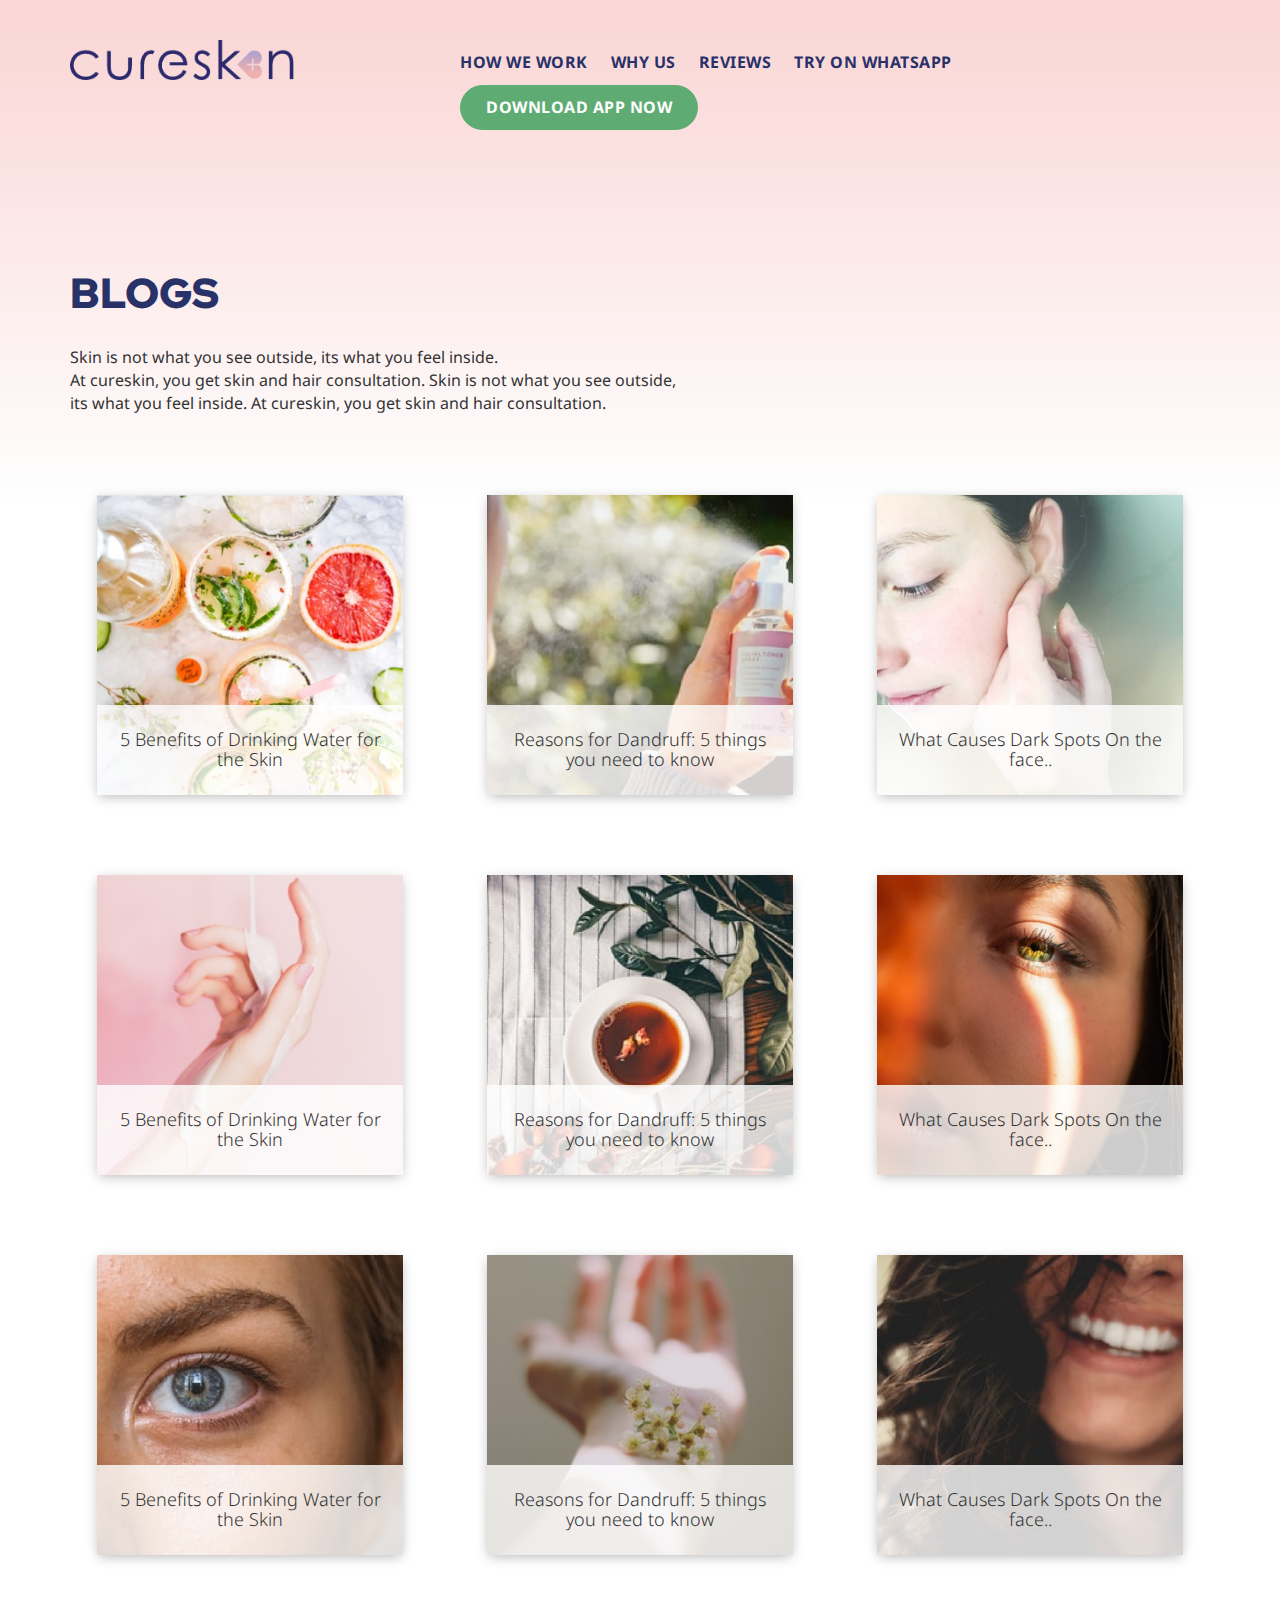
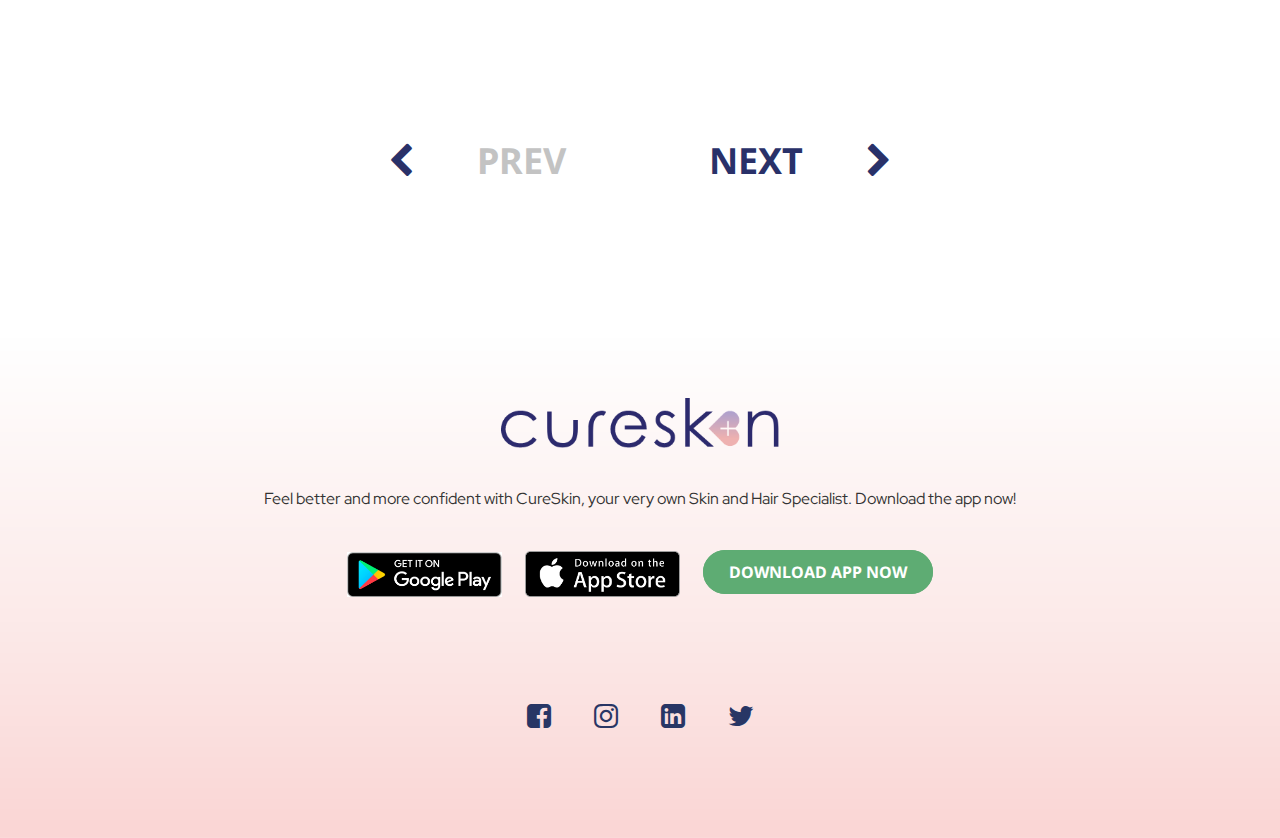
==== blog-v2.html @ 779c86c9 "created blog v2 page" ====
<!DOCTYPE html>
<html lang="en">

<head>
    <meta charset="UTF-8">
    <meta name="viewport" content="width=device-width, initial-scale=1.0">
    <meta http-equiv="X-UA-Compatible" content="ie=edge">
    <meta name="description" content="Cureskin">
    <meta name="keywords" content="Cureskin">
    <meta name="author" content="Cureskin">
    <title>Cureskin</title>

    <link href="https://fonts.googleapis.com/css?family=Noto+Sans&display=swap" rel="stylesheet">
    <link href="https://fonts.googleapis.com/css?family=Roboto:300,400,500,700,900&display=swap" rel="stylesheet">
    <link href="https://fonts.googleapis.com/css?family=Red+Hat+Display&display=swap" rel="stylesheet">
    <link rel="stylesheet" href="https://stackpath.bootstrapcdn.com/font-awesome/4.7.0/css/font-awesome.min.css">
    <link rel="stylesheet" href="assets/bootstrap/css/bootstrap.min.css">
    <link rel="stylesheet" href="assets/fontawesome/css/fontawesome.min.css">
    <link rel="stylesheet" href="assets/OwlCarousel2/dist/assets/owl.carousel.min.css">
    <link rel="stylesheet" href="assets/css/animate.min.css">
    <link rel="stylesheet" href="assets/css/style.css">
    <link rel="stylesheet" href="assets/css/responsive.css">

    <script src="assets/js/jquery-1.11.3.min.js"></script>
    <script src="assets/bootstrap/js/bootstrap.min.js"></script>
    <script src="assets/OwlCarousel2/dist/owl.carousel.min.js"></script>
    <script src="assets/js/wow.min.js"></script>
    <script src="assets/js/script.js"></script>

</head>

<body>

    <!-- =========================================
    HEADER
    ========================================== -->
    <div class="topBackground"></div>
    <header class="siteHeader">
        <div class="container">
            <div class="row">
                <div class="col-sm-4 col-md-4 col-lg-4">
                    <div class="siteLogo">
                        <a href="javascript:;">
                            <img src="assets/images/logo2x.png" alt="Cureskin Logo">
                        </a>
                    </div>
                </div>
                <div class="col-sm-8 col-md-8 col-lg-8">
                    <nav class="topMenu">
                        <ul class="mainMenu">
                            <li class="menuItem"><a href="javascript:;">How we work</a></li>
                            <li class="menuItem"><a href="javascript:;">Why us</a></li>
                            <li class="menuItem"><a href="javascript:;">Reviews</a></li>
                            <li class="menuItem"><a href="javascript:;">Try on whatsapp</a></li>
                            <li class="menuItem download"><a href="javascript:;">Download app now</a></li>
                        </ul>
                    </nav>
                </div>
            </div>
        </div>
    </header>

    <div class="space"></div>

    <!-- =========================================
    BLOG
    ========================================== -->
    <section class="blogWrap">
        <div class="container">
            <div class="row">
                <div class="col-sm-12">
                    <h1 class="blogTitle">BLOGS</h1>
                    <p class="blogText">Skin is not what you see outside, its what you feel inside. <br>At cureskin, you get skin and hair consultation. Skin is not what you see outside, <br> its what you feel inside. At cureskin, you get skin and hair consultation.</p>
                </div>
            </div>
        </div>
    </section>
    
    <section class="blogContent">
        <div class="container">
            <div class="row">

                <div class="col-sm-6 col-md-6 col-lg-4 textCenter">
                    <div class="blogboxv2 marginBottomv2">
                        <div class="blogImagev2">
                            <img src="assets/img/blog1-2x.png" alt="">
                        </div>
                        <h4 class="btitlev2">5 Benefits of Drinking Water for the Skin</h4>
                    </div>
                </div>

                <div class="col-sm-6 col-md-6 col-lg-4 textCenter">
                    <div class="blogboxv2 marginBottomv2">
                        <div class="blogImagev2">
                            <img src="assets/img/blog2-2x.png" alt="">
                        </div>
                        <h4 class="btitlev2">Reasons for Dandruff: 5 things you need to know</h4>
                    </div>
                </div>

                <div class="col-sm-6 col-md-6 col-lg-4 textCenter">
                    <div class="blogboxv2 marginBottomv2">
                        <div class="blogImagev2">
                            <img src="assets/img/blog3-2x.png" alt="">
                        </div>
                        <h4 class="btitlev2">What Causes Dark Spots On the face..</h4>
                    </div>
                </div>

                <div class="col-sm-6 col-md-6 col-lg-4 textCenter">
                    <div class="blogboxv2 marginBottomv2">
                        <div class="blogImagev2">
                            <img src="assets/img/blog4-2x.png" alt="">
                        </div>
                        <h4 class="btitlev2">5 Benefits of Drinking Water for the Skin</h4>
                    </div>
                </div>


                <div class="col-sm-6 col-md-6 col-lg-4 textCenter">
                    <div class="blogboxv2 marginBottomv2">
                        <div class="blogImagev2">
                            <img src="assets/img/blog5.png" alt="">
                        </div>
                        <h4 class="btitlev2">Reasons for Dandruff: 5 things you need to know</h4>
                    </div>
                </div>

                <div class="col-sm-6 col-md-6 col-lg-4 textCenter">
                    <div class="blogboxv2 marginBottomv2">
                        <div class="blogImagev2">
                            <img src="assets/img/blog6.png" alt="">
                        </div>
                        <h4 class="btitlev2">What Causes Dark Spots On the face..</h4>
                    </div>
                </div>

                <div class="col-sm-6 col-md-6 col-lg-4 textCenter">
                    <div class="blogboxv2 marginBottomv2">
                        <div class="blogImagev2">
                            <img src="assets/img/blog7.png" alt="">
                        </div>
                        <h4 class="btitlev2">5 Benefits of Drinking Water for the Skin</h4>
                    </div>
                </div>


                <div class="col-sm-6 col-md-6 col-lg-4 textCenter">
                    <div class="blogboxv2 marginBottomv2">
                        <div class="blogImagev2">
                            <img src="assets/img/blog8.png" alt="">
                        </div>
                        <h4 class="btitlev2">Reasons for Dandruff: 5 things you need to know</h4>
                    </div>
                </div>

                <div class="col-sm-6 col-md-6 col-lg-4 textCenter">
                    <div class="blogboxv2 marginBottomv2">
                        <div class="blogImagev2">
                            <img src="assets/img/blog9.png" alt="">
                        </div>
                        <h4 class="btitlev2">What Causes Dark Spots On the face..</h4>
                    </div>
                </div>


            </div>

            <div class="row">
                <div class="col-sm-12">
                    <div class="prevNext">
                        <ul class="paginationList">
                            <li><a href="javascript:;">
                                <span class="arrow"><i class="fa fa-chevron-left "></i></span>
                                <span class="prev">Prev</span>
                            </a></li>
                            <li><a href="javascript:;">
                                <span class="next">Next</span>
                                <span class="arrow"><i class="fa fa-chevron-right "></i></span>
                            </a></li>
                        </ul>
                    </div>
                </div>
            </div>

        </div>
    </section>
 

    <!-- =========================================
    FOOTER
    ========================================== -->
    <footer class="sitefooter">
        <div class="container">
            <div class="row">
                <div class="col-sm-12">
                    <div class="footerwrap">
                        <div class="footerlogowrap">
                            <a href="javascript:;"><img src="assets/img/logofooter2x.png" alt=""></a>
                        </div>
                        <div class="footertxt">Feel better and more confident with CureSkin,  your very own  Skin and Hair Specialist. Download the app now!</div>
                        <ul class="footerlink">
                            <li>
                                <a href="javascript:;">
                                    <img src="assets/images/googlePlay2x.png" alt="Play Store">
                                </a>
                            </li>
                            <li>
                                <a href="javascript:;">
                                    <img src="assets/images/appStore2x.png" alt="App Store">
                                </a>
                            </li>
                            <li>
                                <a href="javascript:;" class="downloadappnow">Download App Now</a>
                            </li>
                        </ul>
                        <ul class="sociallink">
                            <li><a href="javascript:;"><i class="fa fa-facebook-square"></i></a></li>
                            <li><a href="javascript:;"><i class="fa fa-instagram"></i></a></li>
                            <li><a href="javascript:;"><i class="fa fa-linkedin-square"></i></a></li>
                            <li><a href="javascript:;"><i class="fa fa-twitter"></i></a></li>
                        </ul>
                    </div>
                </div>
            </div>
        </div>
    </footer>



</body>

</html>
---- assets/css/style.css ----
/* ===============================

Adding Extrenal Fonts

================================ */

@font-face {
    font-family: 'Gotham-Black';
    src: url('../fonts/Gotham-Black.otf');
    /* IE9 Compat Modes */
    /*  src: url('webfont.eot?#iefix') format('embedded-opentype'), IE6-IE8

      url('webfont.woff2') format('woff2'), Super Modern Browsers

      url('webfont.woff') format('woff'), Pretty Modern Browsers

      url('webfont.ttf')  format('truetype'), Safari, Android, iOS

      url('webfont.svg#svgFontName') format('svg'); Legacy iOS */
}
/*=========================================

LIST OF INDEX
1. Header
2. Home Banner
3. Home - Explore Products
4. Home - In Action
5. Home - Blog
6. Footer
7. Hot New Products
8. Builder Showcase
==========================================*/

/*================================
1. Header
================================*/

ul,
li,
div,
p,
h1,
h2,
h3,
h4,
h5,
h6,
a,
section,
img,
aside,
header,
footer {
    padding: 0;
    margin: 0;
    transition: all 0.5s ease-in-out;
}
body{
    font-family: 'Roboto', sans-serif;

}

/* ====================
HEADER
===================== */
.topBackground {
    background-image: url(../images/topbg2x.png);
    background-repeat: no-repeat;
    background-position: top;
    background-size: cover;
    height: 500px;
    position: absolute;
    top: 0;
    left: 0;
    width: 100%;
}
.siteHeader{
    position: relative;
    padding: 40px 0;
}
.siteLogo{}
.siteLogo img {
    height: 40px;
}
.topMenu {
    text-align: right;
}
.mainMenu {
    display: inline-block;
    margin: 0;
    padding: 0;
    text-align: left;
}
.mainMenu li {
    list-style-type: none;
    display: inline-block;
    margin-right: 20px;
}
.mainMenu li:last-child {
    margin-right: 0;
}
.mainMenu li a{
    font-weight: bold;
    color: #293169;
    text-decoration: none;
    text-transform: uppercase;
    font-size: 16px;
    letter-spacing: 0.5px;
    height: 45px;
    display: block;
    line-height: 45px;
    padding-bottom: 5px;
    border-bottom: 2px solid transparent;
    font-family: 'Noto Sans', sans-serif;
}
.mainMenu li a:hover {
    text-decoration: none;
    border-bottom: 2px solid #2C2A6D;
    color: #2C2A6D;
}
.mainMenu li.download > a {
    background-color: #5EAC73;
    border-color: #5EAC73;
    border-width: 1px;
    border-style: solid;
    color: #FFFFFF;
    border-radius: 25px;
    text-align: center;
    height: 45px;
    padding:10px 25px;
    line-height: 23px;
    transition: all 0.5s ease-in-out;
}
.mainMenu li.download > a:hover{
    background-color: #2C2A6D;
    border-color: #2C2A6D;
    transition: all 0.5s ease-in-out;
}


/* ================
HOME BANNER
================= */
.homeBanner{
    padding: 40px 0;
}
.bannerContent{
    font-family: 'Noto Sans', sans-serif;
    padding-top: 120px;
    width: 100%;
}
.bannerContent h1 {
    font-weight: 300;
    color: #101010;
    text-transform: capitalize;
    font-size: 56px;
    line-height: 71px;
    margin-bottom: 30px;
    font-family: 'Red Hat Display', sans-serif;
}
.bannerInfoText {
    font-size: 20px;
    color: #5A5959;
    margin-bottom: 40px;
    width: 87%;
    font-family: 'Red Hat Display', sans-serif;
}
.playStoreWrap{
    position: relative;
}
.playStoreWrap a{
    text-decoration: none;
    display: inline-block;
    margin-right: 20px;
}
.playStoreWrap img{
    width: 155px;
    height: auto;
}
.btnKnowMore {
    background-color: #5EAC73;
    border-color: #5EAC73;
    border-width: 1px;
    border-style: solid;
    color: #FFFFFF;
    border-radius: 25px;
    text-align: center;
    height: 45px;
    width: 250px;
    padding: 15px 25px;
    line-height: 12px;
    transition: all 0.5s ease-in-out;
    text-transform: uppercase;
    display: inline-block;
    font-family: 'Noto Sans', sans-serif;
    font-size: 16px;
    font-weight: bold;
}
.btnKnowMore:hover {
    background-color: #2C2A6D;
    border-color: #2C2A6D;
    transition: all 0.5s ease-in-out;
    text-decoration: none;
    color: #FFFFFF;
}
.homeBanner .btnWrap {
    margin-top: 70px;
}
.bannerImage {
    text-align: right;
}
.bannerImage img {
    width: auto;
    display: inline-block;
    height: 800px;
}


/* ==================
HOW OUR APP WORKS
==================== */
.appWorks{
    position: relative;
}
.appWorks .appImage{
    position: relative;
}
.appWorks .appImage img{
    width: auto;
    height: 750px;
    display: inline-block;
}
.appContent {
    padding-top: 100px;
}
.appContent h2{
    font-weight: 300;
    color: #101010;
    text-transform: capitalize;
    font-size: 50px;
    line-height: 50px;
    margin-bottom: 40px;
    font-family: 'Red Hat Display', sans-serif;
}
.steps{
    border: 1px solid #D9D9D9;
    border-radius: 15px;
    overflow: hidden;
    min-height: 50px;
    margin-bottom: 10px;
    padding: 20px 0px;
}

.steps.active{
    background-image: url('../images/step2x.png');
    border:1px solid transparent;
    overflow: hidden;
    background-repeat: no-repeat;
    background-position: center;
    background-size: cover;
}
.steps.active sub, 
.steps.active .stepCount,
.steps.active .stepContent {
    color: #FFFFFF !important;
}
.steps .stepTitle{
    width: 15%;
    text-align: center;
    border-right: 1px solid #B8BBCE;
    height: 56px;
    float: left;
}
.steps.steps.active .stepTitle {
    border-color: #F3CAC9;
}
.steps .stepTitle sub{
    color: #707070;
    text-transform: uppercase;
}
.steps .stepTitle .stepCount{
    color: #1F2763;
    text-transform: uppercase;
    font-weight: 300;
    font-size: 30px;
}
.steps .stepContent{
    padding: 0 25px;
    float: left;
    width: 85%;
}
.steps .stepContent h4{
    margin-bottom: 8px;
}


/* ==================
ONE STOP SOLUTION 
=====================*/
.onesolution {
    position: relative;
    padding: 60px 0 60px 0;
    background-image: url(../images/Path81@2x.png);
    background-repeat: no-repeat;
    background-position: top;
    background-size: cover;
    margin-top: 100px;
}
.onesolution .solutionInfo h2 {
    margin-bottom: 30px;
    font-weight: 300;
    color: #101010;
    font-size: 45px;
    line-height: 58px;
    font-family: 'Red Hat Display', sans-serif;
}
.onesolution .solutionInfo .infoText{    
    font-size: 19px;
    margin-bottom: 30px;
    font-family: 'Red Hat Display', sans-serif;
}
.knowMoreBtn{
    background-color: #5EAC73;
    border-color: #5EAC73;
    border-width: 1px;
    border-style: solid;
    color: #FFFFFF;
    border-radius: 25px;
    text-align: center;
    height: 45px;
    padding: 10px 25px;
    line-height: 23px;
    transition: all 0.5s ease-in-out;
}
.knowMoreBtn:hover{
    background-color: #2C2A6D;
    border-color: #2C2A6D;
    transition: all 0.5s ease-in-out;
}
.oneSolImageWrap .mainImage{
    margin-top: -150px;
}
.oneSolImageWrap .mainImage img{
    height: 650px;
    width: 100%;
    object-fit: cover;
    object-position: top;
}
.skin {
    font-family: 'Red Hat Display', sans-serif;
    font-size: 30px;
    width: 120px;
    height: 120px;
    border-radius: 50%;
    color: #FFFFFF;
    text-align: center;
    line-height: 120px;
    text-transform: uppercase;
    background-color: #F0CBCA;
    display: inline-block;
    position: absolute;
    top: -100px;
}

.hair {
    font-family: 'Red Hat Display', sans-serif;
    font-size: 30px;
    width: 150px;
    height: 150px;
    border-radius: 50%;
    color: #FFFFFF;
    text-align: center;
    line-height: 150px;
    text-transform: uppercase;
    background-color: #F0CBCA;
    display: inline-block;
    position: absolute;
    top: -60px;
    right: -25px;
    font-weight: bold;
}

.bodycircle {
    font-family: 'Red Hat Display', sans-serif;
    font-size: 16px;
    width: 70px;
    height: 70px;
    border-radius: 50%;
    color: #FFFFFF;
    text-align: center;
    line-height: 70px;
    text-transform: uppercase;
    background-color: #F0CBCA;
    display: inline-block;
    position: absolute;
    top: 100px;
    left: -86px;
}
.circle1 {
    font-family: 'Red Hat Display', sans-serif;
    font-size: 30px;
    width: 30px;
    height: 30px;
    border-radius: 50%;
    color: #FFFFFF;
    text-align: center;
    line-height: 30px;
    text-transform: uppercase;
    background-color: #F0CBCA;
    display: inline-block;
    position: absolute;
    top: 170px;
    right: 57px;
    font-weight: bold;
}
.circle2 {
    font-family: 'Red Hat Display', sans-serif;
    font-size: 30px;
    width: 50px;
    height: 50px;
    border-radius: 50%;
    color: #FFFFFF;
    text-align: center;
    line-height: 50px;
    text-transform: uppercase;
    background-color: #F0CBCA;
    display: inline-block;
    position: absolute;
    top: 0px;
    left: -110px;
    font-weight: bold;
}

/* =====================
MESSAGE FROM OWNER
===================== */
.message {
    padding: 60px 0 0 0;
    position: relative;
    background-image: url('../images/bg2.png');
    background-repeat: no-repeat;
    background-size: cover;
}

.message .ownerImage img {
   height: 600px;
}
.messageContent {
    margin-top: 100px;
}

.messageContent .messageTitle{
    position: relative;
    z-index: 99;
    margin-bottom: 30px;
    font-weight: 300;
    color: #101010;
    text-transform: capitalize;
    font-size: 50px;
    line-height: 65px;
    font-family: 'Red Hat Display', sans-serif;
}
.messageContent .messageTitle:before {
    content: '';
    z-index: -1;
    background-image: url(../images/Union2.png);
    background-repeat: no-repeat;
    height: 80px;
    width: 80px;
    background-size: contain;
    position: absolute;
    opacity: 0.5;
    top: -42px;
    left: -50px;
}
.messageContent .messageText {
    font-size: 19px;
    font-weight: 300;
    margin-bottom: 40px;
    line-height: 33px;
    font-family: 'Red Hat Display', sans-serif;
}
.messageContent .signature{
    margin-bottom: 20px;
}
.messageContent .signature img {
    height: 40px;
    position: relative;
}
.messageContent  .name,
.messageContent .designation {
    font-size: 19px;
    font-weight: 300;
    font-family: 'Red Hat Display', sans-serif;
}
.statistics  {
    padding: 30px 0;
    text-align: center;
}
.statistics .statsHeading{
    font-size: 69px;
    line-height: 55px;
    font-weight: 300;
    font-family: 'Red Hat Display', sans-serif;
    color: #293169;
}
.statistics .statsText{
    font-size: 24px;
    font-family: 'Red Hat Display', sans-serif;
    color: #293169;
}
.statistics .borderLeft{
    border-right: 1px solid #E6B4B3;
}
.statistics .borderLeft:last-child {
    border-left: 0;
}

/* =======================
HAPPY FACES
======================== */
.happyfaces {
    position: relative;
    padding: 160px 0 60px 0;
}
.happyfaces .happytitle {
    text-align: center;
    margin-bottom: 100px;
    font-size: 50px;
    font-weight: 300;
    font-family: 'Red Hat Display', sans-serif;
    color: #293169;
}
.happyfaces .happybox {
    min-height: 500px;
    box-shadow: 0px 4px 8px -2px rgba(0,0,0,0.3);
    padding: 20px 20px 20px 20px;
    background-image: url('../img/Path82@2x.png');
    background-position: top;
    background-size: contain;
    background-repeat: no-repeat;
}
.happyfaces .happybox .happyWrap {
    margin-top: -40px;
    position: relative;
}
.happyfaces .happybox .happyWrap img{
    height: 100%;
    width: 100%;
}
.happyfaces .happybox .beforeAfter {
    font-size: 17px;
    padding-top: 10px;
    text-transform: uppercase;
    text-align: center;
    font-family: 'Red Hat Display', sans-serif;
}
.happyfaces .hline {
    padding: 0 5px;
    font-style: normal;
}
.happyfaces .happybox h3 {
    font-weight: 300;
    margin-top: 24px;
    text-align: center;
    font-family: 'Red Hat Display', sans-serif;
    font-size: 35px;
}
.happyfaces .happybox .happycontent {
    color: #5A5959;
    font-size: 19px;
    margin-top: 20px;
    text-align: center;
    padding: 0 18px 15px 18px;
    font-family: 'Red Hat Display', sans-serif;
}
.happyWrap:hover > .effect {
    width: 50%;
    transition: all 0.5s ease-in-out;
}

.happyWrap:hover > .effect:after {
    visibility: visible;
    transition: all 0.5s ease-in-out;
}

.happyWrap .effect {
    height: 100%;
    width: 0%;
    position: absolute;
    background: rgba(255,255,255,0.7);
    top: 0;
    right: 0;
    transition: all 0.5s ease-in-out;
}
.happyWrap .effect:after {
    content: '';
    background: #fff;
    height: 20px;
    width: 20px;
    border-radius: 50%;
    position: absolute;
    top: 50%;
    left: -10px;
    z-index: 9;
    visibility: hidden;
    transition: all 0.5s ease-in-out;
}

/* ==================
VIDEOS
=================== */
.videos {
    padding: 60px 0;
    position: relative;
}
.videos .vbox{
    height: 400px;
    box-shadow: 0px 4px 8px -2px rgba(0,0,0,0.3);
    text-align: center;
    padding: 15px;
}
.videos .vunion{
    position: absolute;
    height: 70px;
    width: 70px;
    left: 50%;
    top: 0%;
    transform: translate(-50%, -35%);
}
.videos .vbox h3 {
    font-size: 29px;
    font-weight: normal;
    margin-top: 70px;
    padding-bottom: 30px;
    position: relative;
    line-height: 40px;
    font-family: 'Red Hat Display', sans-serif;
}
.videos .vbox h3:after {
    height: 1px;
    width: 65px;
    background-color: #cccccc;
    content: '';
    position: absolute;
    bottom: 0;
    left: 40%;
}
.videos .vbox .vimagewrap{
    padding: 75px 0 20px 0;
}
.videos .vbox .vimagewrap img{
    height: 26px;
}
.downloadappnow{
    background-color: #5EAC73;
    border-color: #5EAC73;
    border-width: 1px;
    border-style: solid;
    color: #FFFFFF;
    border-radius: 25px;
    text-align: center;
    height: 45px;
    padding: 10px 25px;
    line-height: 23px;
    transition: all 0.5s ease-in-out;
    text-transform: uppercase;
    font-family: 'Noto Sans', sans-serif;
    font-size: 16px;
    font-weight: bold;
}
.downloadappnow:hover {
    background-color: #2C2A6D;
    border-color: #2C2A6D;
    transition: all 0.5s ease-in-out;
    text-decoration: none;
    color: #FFFFFF;
}
.videos .vbtnwrap {
    padding: 20px 0 20px 0;
}
.videos .videowrap{
    overflow: hidden;
    border-radius: 15px;
}
.videos .videowrap img {
    height: 400px;
    width: 100%;
    object-fit: cover;
    object-position: center;
}


/* ==================
Icon Logo
=================== */
.iconlogo{
    position: relative;
    padding: 60px 0;
}
.iconlogo .iconbox {
    height: 370px;    
    border: 1px solid #C3C3C3;
    text-align: center;
}
.iconlogo .iconbox:hover {
    box-shadow: 0px 0px 22px 0px rgba(0,0,0,0.2);
}
.iconlogo .iconbox .iconwrap {
    position: absolute;
    left: 50%;
    top: 50%;
    transform: translate(-50%, -50%);
    width: 100%;
}
.iconlogo .iconbox .iconwrap img{
    height: 150px;
    display: inline-block;
}
.iconlogo .iconbox .iconwrap p {
    font-weight: 300;
    font-size: 21px;
    margin-top: 20px;
    font-family: 'Red Hat Display', sans-serif;
}

/* ==================
Featured In
=================== */
.featured {
    padding: 60px 0;
    position: relative;
}
.featured h2 {
    font-weight: normal;
    font-size: 50px;
    margin-bottom: 70px;
    text-align: center;
    font-family: 'Red Hat Display', sans-serif;
}
.featuredlogo{
    margin: 0;
    padding: 0;
}
.featuredlogo li {
    display: inline-block;
    text-align: center;
    border-right: 1px solid #E6B4B3 !important;
    width: inherit;
}
.featuredlogo .owl-item:last-child li {
    border-right: none !important;
}
.featuredlogo li a {
    display: inline-block;
}
.featuredlogo li a img {
    height: 50px;
    width: auto !important;
}
.featuredlogo .owl-nav {
    display: none !important;
}
.featuredlogo .owl-dots {
    display: block !important;
    text-align: center;
    margin-top: 60px;
}
.featuredlogo .owl-dots .owl-dot{
    height: 6px;
    width: 90px;
    background-color: #fff;
    border: 1px solid #ACACAC;
    border-radius: 5px;
    margin: 0 10px;
    outline: none;
}
.featuredlogo .owl-dots .owl-dot.active {
    background-color: #D4AABC;
}


/* ==================
Footer
=================== */
.sitefooter{
    position: relative;
    min-height: 500px;
    margin-top: 100px;
    background-image: url('../images/bg2.png');
    background-position: top;
    background-size: cover;
    background-repeat: no-repeat;
    padding: 60px 0;
}
.sitefooter .footerwrap .footerlogowrap {
    text-align: center;
}
.sitefooter .footerwrap .footerlogowrap img {
    height: 50px;
}
.sitefooter .footerwrap .footertxt {
    padding: 40px 0;
    font-size: 16px;
    text-align: center;
    font-family: 'Red Hat Display', sans-serif;
}
.footerlink {
    text-align: center;
}
.footerlink li{
    display: inline-block;
    padding: 0 10px;
}
.footerlink li a{
    text-decoration: none;
}
.footerlink li a:hover{
    text-decoration: none;
}
.footerlink li a img{
    width: 155px;
}

.sociallink{
    text-align: center;
    padding: 100px 0 0 0;
}
.sociallink li {
    display: inline-block;
    padding: 0 20px;
}
.sociallink li a{
    color: #283665;
    font-size: 28px;
}
.sociallink li a:hover{
    text-decoration: none;
    color: #5EAC73;
}


/* ===================
BLOG
==================== */
.space{
    padding: 50px 0;
}
.blogWrap{
    position: relative;
}
.blogTitle {
    font-family: 'Red Hat Display', sans-serif;
    font-weight: 900;
    font-size: 42px;
    color: #293169;
    margin-bottom: 30px;
}
.blogText{
    font-family: 'Noto Sans', sans-serif;
    font-size: 16px;
}
.blogContent{
    padding: 80px 0 50px 0;
}
.blogbox {
    min-height: 300px;
    box-shadow: 0px 3px 12px -2px rgba(0,0,0,0.3);
    width: 85%;
    display: inline-block;
    margin-bottom: 80px;
}

.blogbox .blogImage img{
    height: 250px;
    width: 100%;
    object-fit: cover;
    object-position: top;
}
.blogContent .textCenter{
    text-align: center;
}
.blogbox .blogText {
    text-align: left;
    padding: 30px 20px;
}
.blogbox h5{
    font-family: 'Noto Sans', sans-serif;
    font-size: 18px;
    font-weight: bold;
    margin-bottom: 15px;
}
.blogbox p{
    font-family: 'Noto Sans', sans-serif;
    font-size: 16px;
}
.paginationList{
    text-align: center;
    margin-top: 100px;
}
.paginationList li {
    list-style-type: none;
    display: inline-block;
    padding: 0 70px;
}
.paginationList li a{
    text-decoration: none;
}
.paginationList li a:hover {
    text-decoration: none;
}
.paginationList li a .arrow {
    color: #293169;
    font-size: 36px;
    padding: 0 60px;
}
.paginationList li a .prev {
    color: #C3C3C3;
    font-family: 'Noto Sans', sans-serif;
    font-size: 36px;
    font-weight: bold;
    text-transform: uppercase;
}
.paginationList li a .next {
    color: #293169;
    font-family: 'Noto Sans', sans-serif;
    font-size: 36px;
    font-weight: bold;
    text-transform: uppercase;
}


/* ==========================
SINGLE BLOG PAGE
============================ */
.innerBlogWrap{
    position: relative;
}
.innerBlogWrap .innerBlogImage{
    margin-bottom: 50px;
}
.innerBlogWrap .innerBlogImage img{
    height: 500px;
    width: 100%;
    object-fit: cover;
    object-position: top;
}
.innerBlogWrap .titleblog {
    font-family: 'Red Hat Display', sans-serif;
    color: #101010;
    margin-bottom: 40px;
}
.innerBlogWrap .contentBlog {
    font-family: 'Red Hat Display', sans-serif;
    font-size: 18px;
    padding-right: 150px;
}
.innerBlogWrap .contentBlog p{
    margin-bottom: 25px;
}
.blogseemore {
    margin-top: 60px;
}
.blogseemore .moretitle {
    font-family: 'Red Hat Display', sans-serif;
    color: #101010;
    margin-bottom: 40px;
    position: relative;
}
.blogseemore .moretitle:after {
    content: '';
    background-color: #5F5F5F;
    height: 2px;
    width: 40%;
    position: absolute;
    bottom: -7px;
    left: 0;
}
.blogboxv2{
    min-height: 200px;
    box-shadow: 0px 3px 12px -2px rgba(0,0,0,0.3);
    width: 85%;
    display: inline-block;
    position: relative;
}
.blogboxv2 .blogImagev2 {

}
.blogboxv2 .blogImagev2 img{
    height: 300px;
    width: 100%;
    object-fit: cover;
    object-position: top;
}
.blogContentv2 .textCenterv2{
    text-align: center;
}
.blogboxv2 .blogTextv2 {
    text-align: left;
    padding: 30px 20px;
}
.blogboxv2 .btitlev2 {
    font-family: 'Noto Sans', sans-serif;
    font-size: 18px;
    font-weight: 300;
    padding: 25px 10px;
    position: absolute;
    bottom: 0;
    background: rgba(255,255,255,0.8);
}
.blogboxv2 p{
    font-family: 'Noto Sans', sans-serif;
    font-size: 16px;
}
.marginBottomv2 {
    margin-bottom: 80px;
}
---- assets/css/responsive.css ----
@media only screen and  (min-width: 1200px) {
	
}

@media only screen and (max-width: 991px) {
	.bannerContent h1 {
		font-size: 36px;
		line-height: 50px;
	}
	.playStoreWrap img {
		width: 135px;
		height: auto;
	}
	.playStoreWrap a {
		margin-right: 10px;
	}
	.bannerInfoText{ 
		width: 100%;
	}
	.appWorks .appImage img {
		width: 100%;
		height: 575px;
		display: inline-block;
		object-fit: cover;
		object-position: top;
	}
	.appContent h2{
		font-size: 36px;
		line-height: 19px;
		margin-bottom: 20px;
	}
	.steps {
		padding: 10px 0;
	}
	.appContent {
		padding-top: 40px;
	}
	.onesolution .solutionInfo h2 {
		font-size: 32px;
		line-height: 39px;
	}
	.oneSolImageWrap .mainImage img {
		height: 500px;
	}
	.oneSolImageWrap .mainImage {
		margin-top: -90px;
	}
	.skin{
		height: 90px;
		width: 90px;
		line-height: 90px;
	}
	.hair {
		height: 110px;
		width: 110px;
		line-height: 110px;
		top: -86px;
    	right: -68px;
	}
	.circle1 {
		right: 0;
	}
	.bodycircle{
		top: 72px;
		left: -58px;
	}
	.circle2 {
		left: -40px;
	}
	.messageContent .messageTitle {
		font-size: 32px;
		line-height: 39px;
		margin-bottom: 20px;
	}
	.message .ownerImage img {
		height: 500px;
		width: 100%;
		object-fit: cover;
		object-position: top;
	}
	.messageContent .messageText{
		font-size: 18px;
		line-height: initial;
	}
	.statistics .statsHeading {
		font-size: 40px;
		line-height: 40px;
	}.happyfaces {
		position: relative;
		padding: 70px 0 60px 0;
	}
	.happyfaces .happybox h3 {
		font-size: 24px;
	}
	.happyfaces .happybox .happycontent {		
		font-size: 17px;
		padding: 0;
	}
	.videos .vbox h3 {
		font-size: 19px;
		line-height: 29px;
	}
	.downloadappnow {
		font-size: 13px;
		padding: 10px 10px;
	}
	.iconbox {
		margin-bottom: 30px;
	}
		
	
}


@media only screen and (max-width: 771px) {	
	
}


@media only screen and (max-width: 551px) {
	
}
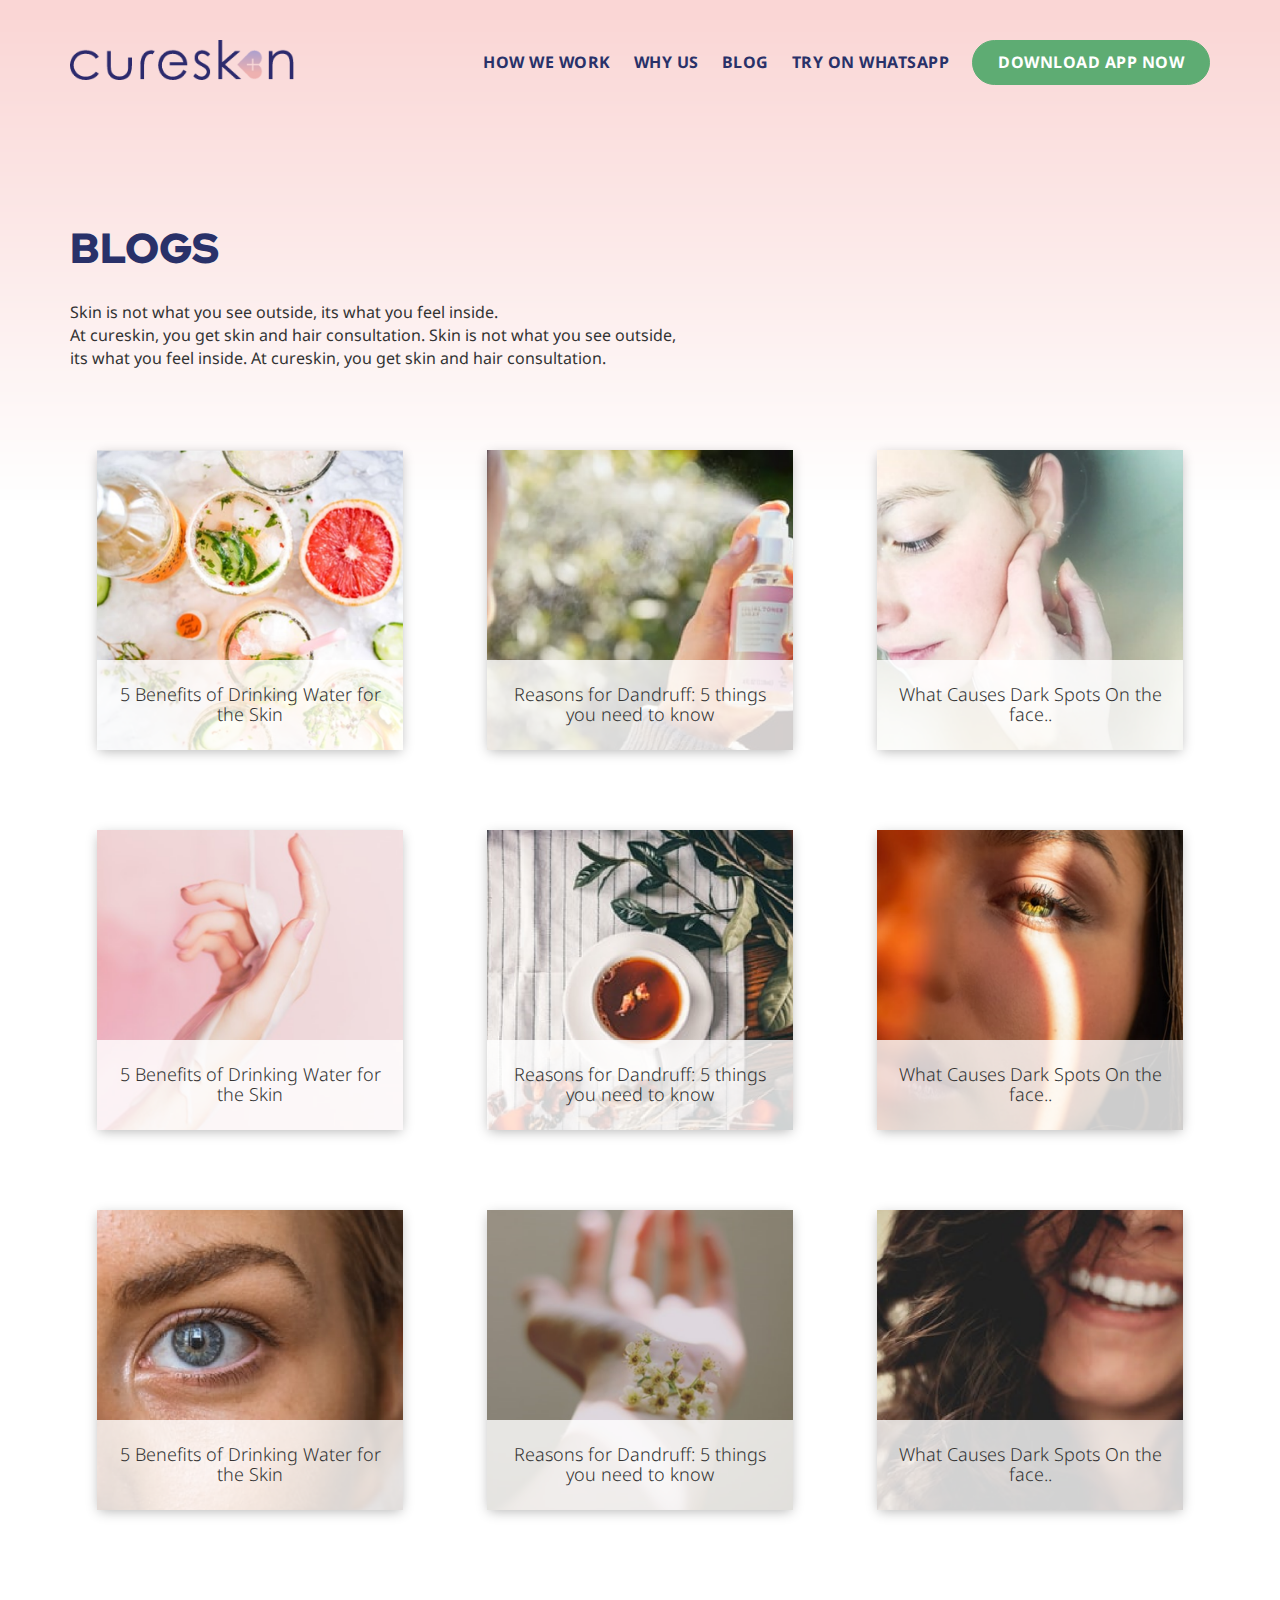
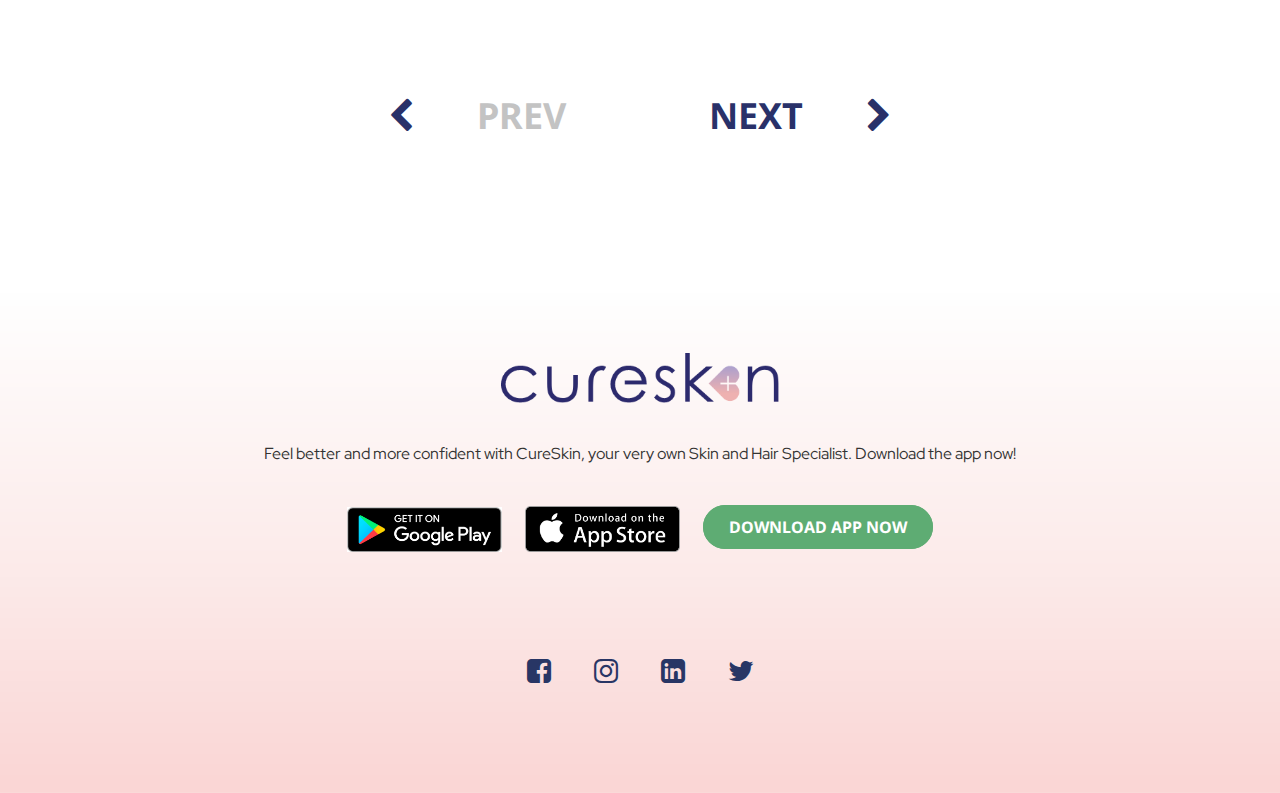
==== commit 8ec14935: "updated header" ====
--- a/blog-v2.html
+++ b/blog-v2.html
@@ -40,7 +40,7 @@
             <div class="row">
                 <div class="col-sm-4 col-md-4 col-lg-4">
                     <div class="siteLogo">
-                        <a href="javascript:;">
+                        <a href="index.html">
                             <img src="assets/images/logo2x.png" alt="Cureskin Logo">
                         </a>
                     </div>
@@ -50,7 +50,7 @@
                         <ul class="mainMenu">
                             <li class="menuItem"><a href="javascript:;">How we work</a></li>
                             <li class="menuItem"><a href="javascript:;">Why us</a></li>
-                            <li class="menuItem"><a href="javascript:;">Reviews</a></li>
+                            <li class="menuItem"><a href="blog-v2.html">Blog</a></li>
                             <li class="menuItem"><a href="javascript:;">Try on whatsapp</a></li>
                             <li class="menuItem download"><a href="javascript:;">Download app now</a></li>
                         </ul>
--- a/assets/css/style.css
+++ b/assets/css/style.css
@@ -146,15 +146,15 @@
 }
 .bannerContent{
     font-family: 'Noto Sans', sans-serif;
-    padding-top: 120px;
+    padding-top: 80px;
     width: 100%;
 }
 .bannerContent h1 {
     font-weight: 300;
     color: #101010;
     text-transform: capitalize;
-    font-size: 56px;
-    line-height: 71px;
+    font-size: 41px;
+    line-height: 53px;
     margin-bottom: 30px;
     font-family: 'Red Hat Display', sans-serif;
 }
@@ -162,12 +162,29 @@
     font-size: 20px;
     color: #5A5959;
     margin-bottom: 40px;
-    width: 87%;
     font-family: 'Red Hat Display', sans-serif;
 }
 .playStoreWrap{
     position: relative;
 }
+.infoText ul{
+    padding-top: 15px;
+}
+.infoText ul li {
+    list-style-type: none;
+    position: relative;
+    padding-left: 20px;
+}
+.infoText ul li:before {
+    content: '';
+    height: 2px;
+    width: 9px;
+    background-color: #333;
+    position: absolute;
+    left: 0px;
+    top: 13px;
+}
+
 .playStoreWrap a{
     text-decoration: none;
     display: inline-block;
@@ -186,7 +203,7 @@
     border-radius: 25px;
     text-align: center;
     height: 45px;
-    width: 250px;
+    min-width: 250px;
     padding: 15px 25px;
     line-height: 12px;
     transition: all 0.5s ease-in-out;
@@ -231,7 +248,7 @@
     display: inline-block;
 }
 .appContent {
-    padding-top: 100px;
+    padding-top: 23px;
 }
 .appContent h2{
     font-weight: 300;
@@ -297,6 +314,10 @@
 /* ==================
 ONE STOP SOLUTION 
 =====================*/
+.solutionInfo {
+    margin-top: -100px;
+}
+
 .onesolution {
     position: relative;
     padding: 60px 0 60px 0;
@@ -305,6 +326,7 @@
     background-position: top;
     background-size: cover;
     margin-top: 100px;
+    margin-bottom: 80px;
 }
 .onesolution .solutionInfo h2 {
     margin-bottom: 30px;
@@ -318,6 +340,7 @@
     font-size: 19px;
     margin-bottom: 30px;
     font-family: 'Red Hat Display', sans-serif;
+    padding-right: 60px;
 }
 .knowMoreBtn{
     background-color: #5EAC73;
@@ -456,8 +479,8 @@
     font-weight: 300;
     color: #101010;
     text-transform: capitalize;
-    font-size: 50px;
-    line-height: 65px;
+    font-size: 44px;
+    line-height: 58px;
     font-family: 'Red Hat Display', sans-serif;
 }
 .messageContent .messageTitle:before {
@@ -525,14 +548,22 @@
 }
 .happyfaces .happytitle {
     text-align: center;
+    margin-bottom: 25px;
+    font-size: 50px;
+    font-weight: 300;
+    font-family: 'Red Hat Display', sans-serif;
+    color: #293169;
+}
+.happyfaces .supportText {
+    text-align: center;
     margin-bottom: 100px;
-    font-size: 50px;
-    font-weight: 300;
-    font-family: 'Red Hat Display', sans-serif;
-    color: #293169;
+    font-size: 20px;
+    color: #5A5959;
+    font-family: 'Red Hat Display', sans-serif;
 }
 .happyfaces .happybox {
     min-height: 500px;
+    height: 100%;
     box-shadow: 0px 4px 8px -2px rgba(0,0,0,0.3);
     padding: 20px 20px 20px 20px;
     background-image: url('../img/Path82@2x.png');
@@ -564,14 +595,14 @@
     margin-top: 24px;
     text-align: center;
     font-family: 'Red Hat Display', sans-serif;
-    font-size: 35px;
+    font-size: 24px;
 }
 .happyfaces .happybox .happycontent {
     color: #5A5959;
-    font-size: 19px;
+    font-size: 17px;
     margin-top: 20px;
     text-align: center;
-    padding: 0 18px 15px 18px;
+    padding: 0 10px 15px 10px;
     font-family: 'Red Hat Display', sans-serif;
 }
 .happyWrap:hover > .effect {
@@ -605,6 +636,14 @@
     z-index: 9;
     visibility: hidden;
     transition: all 0.5s ease-in-out;
+}
+.flexrow{
+    display: flex;
+    flex-wrap: wrap;
+    flex-direction: row;
+}
+.flexcol{
+
 }
 
 /* ==================
@@ -1014,4 +1053,41 @@
 }
 .marginBottomv2 {
     margin-bottom: 80px;
+}
+
+
+
+/* ====================
+FAQ
+======================= */
+.faqwrap{
+    position: relative;
+    padding: 70px 0;
+}
+.faqwrap .faqsidebar{}
+.faqwrap .faqsidebar .sidebox {
+    background-color: #FFFFFF;
+    margin-bottom: 35px;
+    padding: 15px;
+    box-shadow: 1px 1px 9px -1px rgba(0,0,0,0.3);
+    min-height: 195px;
+    max-height: 195px;
+}
+.faqwrap .faqsidebar .sidebox h4{
+    color:#283665;
+    font-family: 'Red Hat Display', sans-serif;
+    font-size: 18px;
+    font-weight: 700;
+    margin-bottom: 15px;
+}
+.faqwrap .faqsidebar .sidebox .sidetext{
+    color:#5A5A5A;
+    font-family: 'Red Hat Display', sans-serif;
+    font-size: 16px;
+}
+.faqwrap .faqmaincontent {
+    min-height: 1115px;
+    background-color: #FFFFFF;
+    padding: 15px;
+    box-shadow: 1px 1px 9px -1px rgba(0,0,0,0.3);
 }